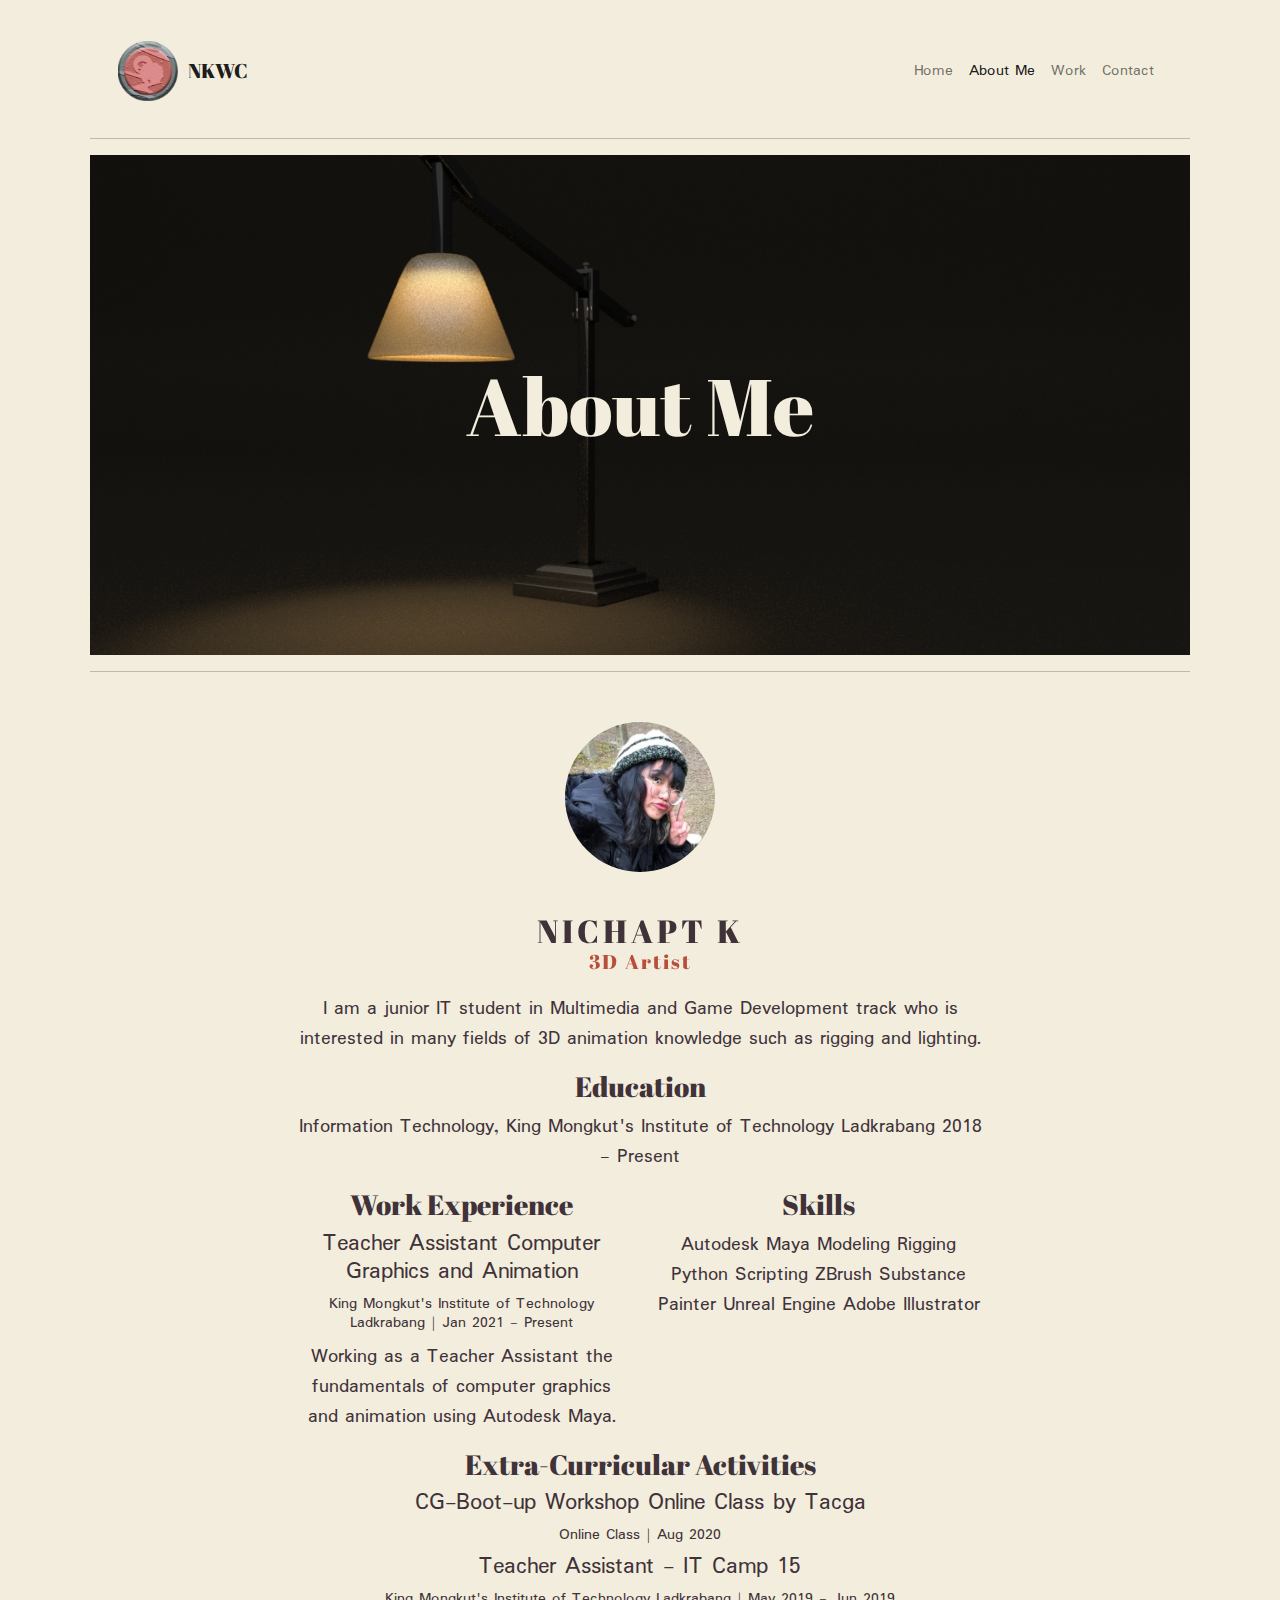
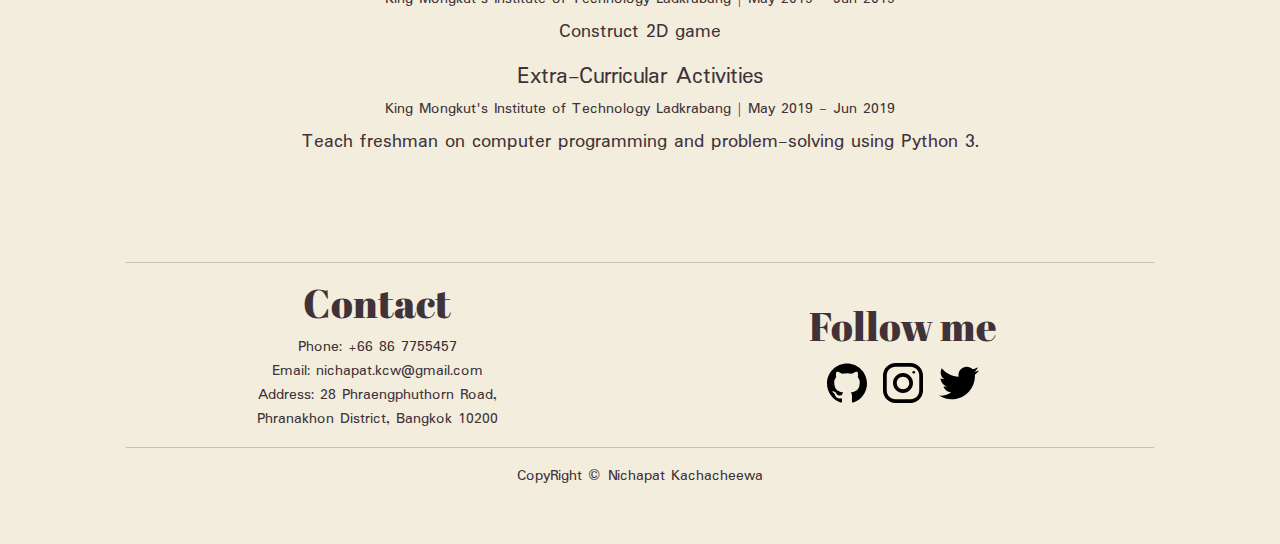
==== about.html @ 9462e432 "Add page contact" ====
<!DOCTYPE html>
<html lang="en">

<head>
  <meta charset="UTF-8">
  <meta http-equiv="X-UA-Compatible" content="IE=edge">
  <meta name="viewport" content="width=device-width, initial-scale=1.0">
  <link href="https://unpkg.com/aos@2.3.1/dist/aos.css" rel="stylesheet">
  <script src="https://unpkg.com/aos@2.3.1/dist/aos.js"></script>
  <link rel="preconnect" href="https://fonts.gstatic.com">
  <link rel="stylesheet" href="/bootstrap/css/bootstrap.min.css">
  <link rel="shortcut icon" href="img/logo.png" />
  <link rel="stylesheet" href="style.css">
  <title>NICHAPAT</title>
</head>

<body>
  <div class="container">
    <!-- Navbar -->
    <nav class="navbar navbar-expand-lg navbar-light p-3">
      <div class="container-fluid">
        <a class="navbar-brand d-flex" href="index.html">
          <img src="./img/logo.png" alt="" width="60" height="60" class="d-inline-block align-text-top">
          <span>NKWC</span>
        </a>
        <!-- navbar toggler-->
        <button class="navbar-toggler" data-bs-target="#navbarNavDropdown" data-bs-toggle="collapse">
          <span class="navbar-toggler-icon"></span>
        </button>
        <div class="navbar-collapse collapse justify-content-end" id="navbarNavDropdown">
          <ul class="navbar-nav">
            <li class="navbar-item">
              <a href="index.html" class="nav-link">Home</a>
            </li>
            <li class="navbar-item">
              <a href="about.html" class="nav-link active">About Me</a>
            </li>
            <li class="navbar-item">
              <a href="Work.html" class="nav-link">Work</a>
            </li>
            <li class="navbar-item">
              <a href="Contact.html" class="nav-link">Contact</a>
            </li>
          </ul>
        </div>
      </div>
    </nav>
    <hr>

    <!-- Carousel -->

    <div id="carousel-IT" class="carousel slide">

      <div class="carousel-inner">
        <div class="carousel-item active">
          <h1 class="display-1 text-center" id="title">About Me</h1>
          <img class="d-block w-100" src="./img/Aboutme1.jpg" alt="...">
        </div>
      </div>
      <hr>


    </div>
    <div class="container">
      <div class="content">
        <!-- About -->
        <div class="profile-card text-center">
          <div class="profile-info">
            <img class="profile-pic" src="/img/profile.jpg">
            <h2 class="hvr-underline-from-center">NICHAPT K<span>3D Artist</span></h2>
            <p>I am a junior IT student in Multimedia and Game Development track who is interested in many fields of 3D
              animation knowledge such as rigging and lighting.</p>
            <h3>Education</h3>
            <p>Information Technology,
              King Mongkut's Institute of
              Technology Ladkrabang
              2018 - Present</p>
            <div class="row">
              <div class="col">
                <h3>Work Experience</h3>
                <h4>Teacher Assistant
                  Computer Graphics and Animation </h4>
                <h6>King Mongkut's Institute of Technology Ladkrabang | Jan 2021 - Present</h6>
                <p>Working as a Teacher Assistant the fundamentals of computer graphics and animation using Autodesk
                  Maya.
                </p>
              </div>
              <div class="col">
                <h3>Skills</h3>
                <p>
                  Autodesk Maya
                  Modeling
                  Rigging
                  Python Scripting
                  ZBrush
                  Substance Painter
                  Unreal Engine
                  Adobe Illustrator
                </p>
              </div>
            </div>
            <div class="row">
              <div class="col">
                <h3>Extra-Curricular Activities</h3>
                <h4>CG-Boot-up Workshop Online Class by Tacga</h4>
                <h6>Online Class | Aug 2020</h6>

                <h4>Teacher Assistant - IT Camp 15</h4>
                <h6>King Mongkut's Institute of Technology Ladkrabang | May 2019 - Jun 2019</h6>
                <p>Construct 2D game</p>

                <h4>Extra-Curricular Activities</h4>
                <h6>King Mongkut's Institute of Technology Ladkrabang | May 2019 - Jun 2019</h6>
                <p>Teach freshman on computer programming and problem-solving using Python 3.</p>
              </div>
            </div>


          </div>
        </div>
      </div>
      <footer>
        <hr>
        <div class="row align-items-center">
          <div class="col">
            <h1>Contact</h1>
            Phone: +66 86 7755457 <br>
            Email: nichapat.kcw@gmail.com <br>
            Address: 28 Phraengphuthorn Road, <br>
            Phranakhon District, Bangkok 10200
          </div>
          <div class="col" id="icon-contact">
            <h1>Follow me</h1>
            <img src="/img/icon/github.svg" alt="">
            <img src="/img/icon/instagram.svg" alt="">
            <img src="/img/icon/twitter.svg" alt="">
          </div>
        </div>
        <hr>
        CopyRight © Nichapat Kachacheewa
      </footer>
    </div>
</body>

<script src="bootstrap/js/bootstrap.min.js"></script>
<script src="script.js"></script>

</html>
---- style.css ----
@import url('https://fonts.googleapis.com/css2?family=Padauk&display=swap');
@import url('https://fonts.googleapis.com/css2?family=Abril+Fatface&display=swap');

html {
  height: 100%;
}

:root {
  --main-bg-color: #f3eddd;
  --main-txt-color: #403239;

}

nav a {
  color: var(--main-txt-color);
}

.navbar-brand span {
  font-family: 'Abril Fatface', cursive;
  font-weight: 400;
  align-self: center;
  padding-left: 10px;
}

.carousel-indicators li {
  border-radius: 50%;
  height: 15px;
  width: 15px;
}

#title {
  color: var(--main-bg-color);
  position: absolute;
  top: 50%;
  left: 50%;
  transform: translate(-50%, -50%);
}

.carousel,
.carousel-inner,
.carousel-item>img {
  height: 450px;
}

.carousel-item>img {
  object-fit: cover;
}

.content {
  margin: 0 auto;
  padding-top: 32px;
  padding-bottom: 32px;
  max-width: 740px;
}

.content h1,
h2,
h3,
p {
  text-align: center;
}

.content p {
  font-size: 1.3rem;
}

.img-logo img {
  text-align: center;
}

.video-container {
  overflow: hidden;
  position: relative;
  width: 100%;
}

.video-container::after {
  padding-top: 56.25%;
  display: block;
  content: '';
}

.video-container iframe {
  position: absolute;
  top: 0;
  left: 0;
  width: 100%;
  height: 100%;
}

@media only screen and (min-width: 600px) {

  .carousel,
  .carousel-inner,
  .carousel-item>img {
    height: 500px;
  }
}

body {
  margin: 0;
  min-height: 100%;
  background-color: var(--main-bg-color);
  font-family: 'Padauk', sans-serif;
}



footer {
  padding: 1rem;
  text-align: center;
  background-color: var(--main-bg-color);
  color: var(--main-txt-color);
}

h1,
h2,
h3 {
  font-family: 'Abril Fatface', cursive;
  font-weight: 400;
}

#icon-contact img {
  padding: 5px;
  max-width: 50px;
}

/*-------------About Me-------------*/
.container {
  padding: 20px;
}

/*
.profile-card {
  border: #403239 1px solid;

}*/

.profile-pic {
  border-radius: 50%;
  position: absolute;
  top: -65px;
  left: 0;
  right: 0;
  margin: auto;
  z-index: 1;
  max-width: 150px;
  -webkit-transition: all 0.4s;
  transition: all 0.4s;
}


.profile-info {
  color: var(--main-txt-color);
  padding: 125px 25px 25px 25px;
  position: relative;
  margin-top: 80px;
}

.profile-info h2 {
  color: var(--main-txt-color);
  letter-spacing: 4px;
  padding-bottom: 12px;
}


.profile-info span {
  display: block;
  font-size: 20px;
  color: #b94e3a;
  letter-spacing: 2px;
}

.profile-info p {
  font-size: 20px;
}

.profile-card:hover .profile-pic {
  transform: scale(1.1);
}

.profile-card:hover .profile-info hr {
  opacity: 1;
}




/* Underline From Center */
.hvr-underline-from-center {
  display: inline-block;
  vertical-align: middle;
  -webkit-transform: translateZ(0);
  transform: translateZ(0);
  box-shadow: 0 0 1px rgba(0, 0, 0, 0);
  -webkit-backface-visibility: hidden;
  backface-visibility: hidden;
  -moz-osx-font-smoothing: grayscale;
  position: relative;
  overflow: hidden;
}

.hvr-underline-from-center:before {
  content: "";
  position: absolute;
  z-index: -1;
  left: 52%;
  right: 52%;
  bottom: 0;
  background: #FFFFFF;
  border-radius: 50%;
  height: 3px;
  -webkit-transition-property: all;
  transition-property: all;
  -webkit-transition-duration: 0.2s;
  transition-duration: 0.2s;
  -webkit-transition-timing-function: ease-out;
  transition-timing-function: ease-out;
}

.profile-card:hover .hvr-underline-from-center:before,
.profile-card:focus .hvr-underline-from-center:before,
.profile-card:active .hvr-underline-from-center:before {
  left: 0;
  right: 0;
  height: 2px;
  background: #CECECE;
  border-radius: 0;
}

/*-------------Work-------------*/
.card--1 .card__img,
.card--1 .card__img--hover {
  background-image: url(/img/work/p001.jpg);
}

.card--2 .card__img,
.card--2 .card__img--hover {
  background-image: url(/img/work/Building-1.jpg);
}

.card--3 .card__img,
.card--3 .card__img--hover {
  background-image: url(/img/work/moster-1.png);
}

.card--4 .card__img,
.card--4 .card__img--hover {
  background-image: url(/img/work/badroom1.jpg);
}

.card--5 .card__img,
.card--5 .card__img--hover {
  background-image: url(/img/work/cup-1.jpg);
}

.card--6 .card__img,
.card--6 .card__img--hover {
  background-image: url(/img/work/HS-1.jpg);
}

.card--7 .card__img,
.card--7 .card__img--hover {
  background-image: url(/img/work/moon-2.jpg);
}

.card--8 .card__img,
.card--8 .card__img--hover {
  background-image: url(/img/work/SM-1.jpg);
}

.card--9 .card__img,
.card--9 .card__img--hover {
  background-image: url(/img/work/Hung-1.jpg);
}

.card--10 .card__img,
.card--10 .card__img--hover {
  background-image: url(/img/work/harry-1.jpg);
}

.card--11 .card__img,
.card--11 .card__img--hover {
  background-image: url(/img/work/Game.png);
}

.card__img {
  visibility: hidden;
  background-size: cover;
  background-position: center;
  background-repeat: no-repeat;
  width: 100%;
  height: 235px;
}

.card__info-hover {
  position: absolute;
  padding: 16px;
  width: 100%;
  opacity: 0;
  top: 0;
}

.card__img--hover {
  transition: 0.2s all ease-out;
  background-size: cover;
  background-position: center;
  background-repeat: no-repeat;
  width: 100%;
  position: absolute;
  height: 235px;
  top: 0;

}

.card {
  text-align: center;
  transition: all .4s cubic-bezier(0.175, 0.885, 0, 1);
  background-color: #fff;
  max-width: 300px;
  position: relative;
  overflow: hidden;
  box-shadow: 0px 13px 10px -7px rgba(0, 0, 0, 0.1);
  margin-bottom: 20px;
}

.card:hover {
  box-shadow: 0px 30px 18px -8px rgba(0, 0, 0, 0.1);
  transform: scale(1.10, 1.10);
}

.card__info {
  z-index: 2;
  background-color: #fff;
  border-bottom-left-radius: 12px;
  border-bottom-right-radius: 12px;
  padding: 16px 24px 24px 24px;
}

.card__category {
  font-family: 'Raleway', sans-serif;
  text-transform: uppercase;
  font-size: 13px;
  letter-spacing: 2px;
  font-weight: 500;
  color: #868686;
}

.card__title {
  margin-top: 5px;
  margin-bottom: 10px;
  font-family: 'Roboto Slab', serif;
}

.card__by {
  font-size: 12px;
  font-family: 'Raleway', sans-serif;
  font-weight: 500;
}

.card__author {
  font-weight: 600;
  text-decoration: none;
  color: #AD7D52;
}

.card:hover .card__img--hover {
  height: 100%;
  opacity: 0.3;
}

.card:hover .card__info {
  background-color: transparent;
  position: relative;
}

.card:hover .card__info-hover {
  opacity: 1;
}
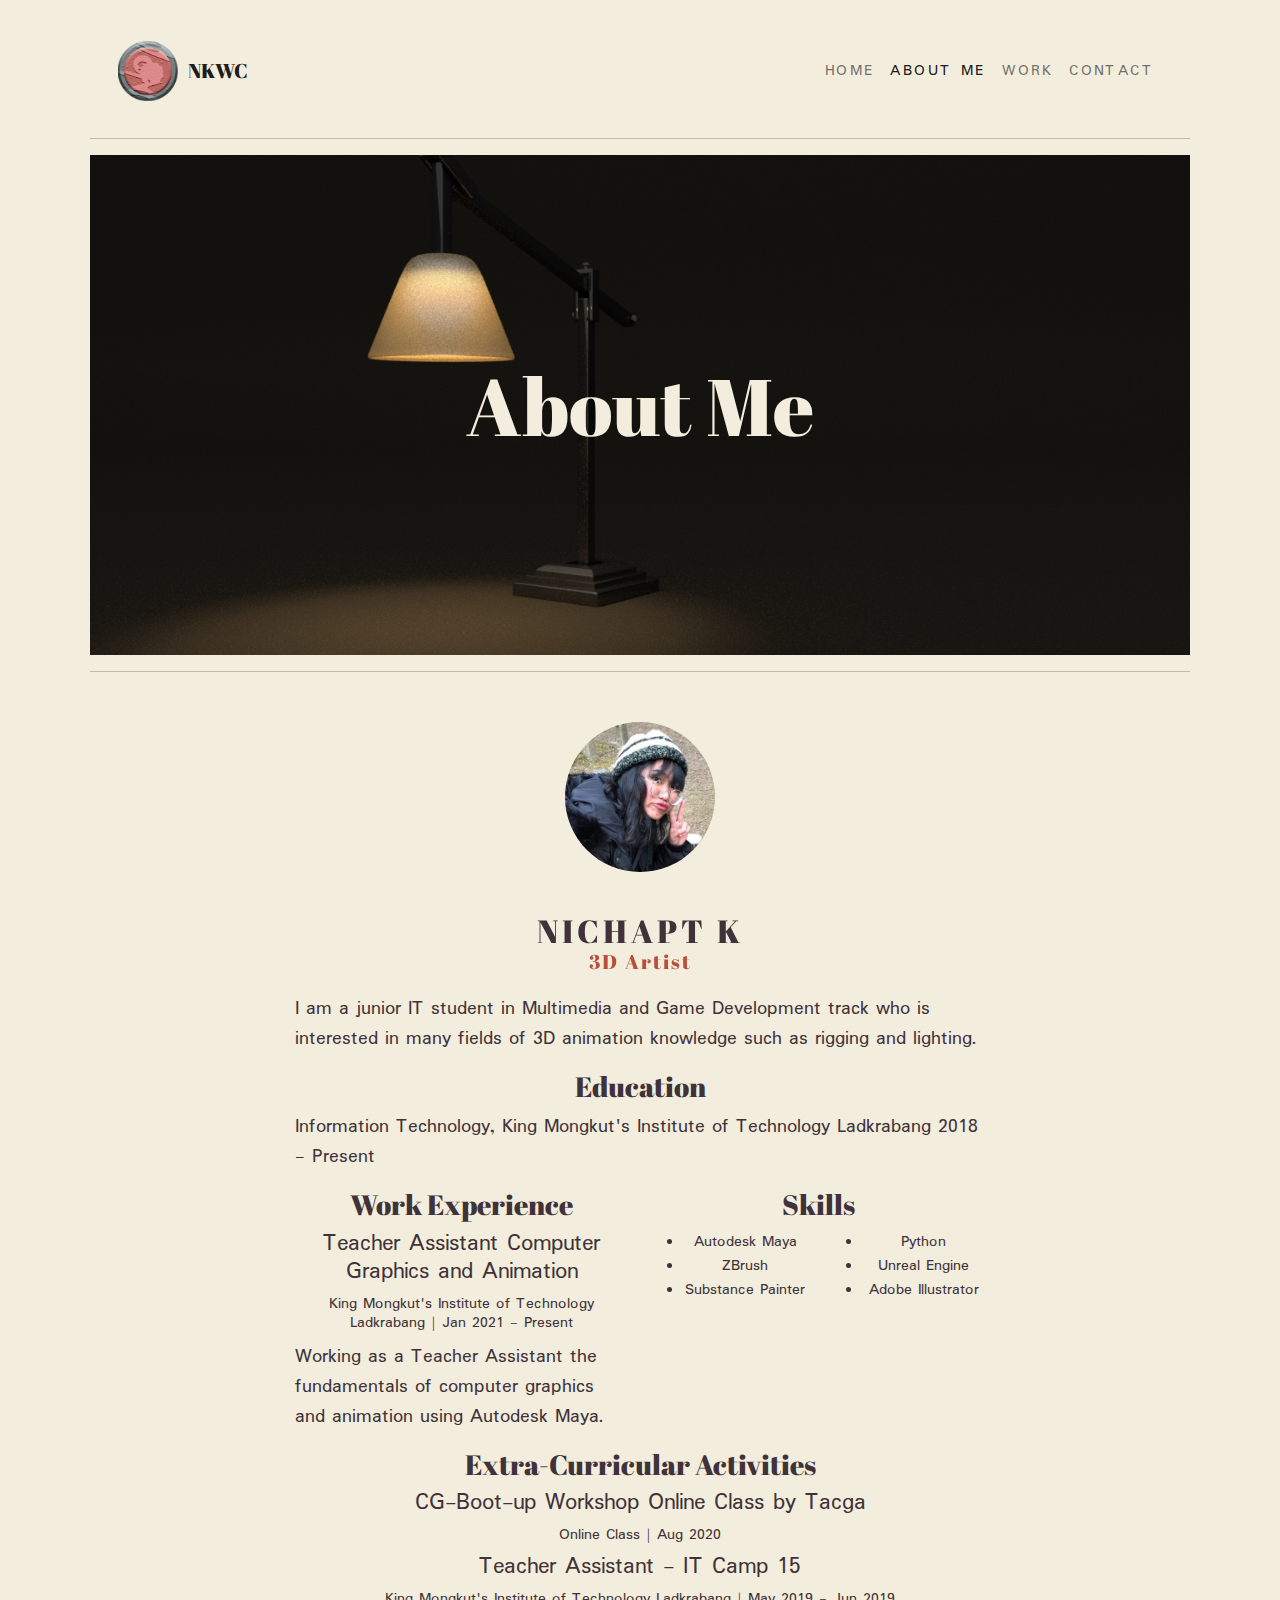
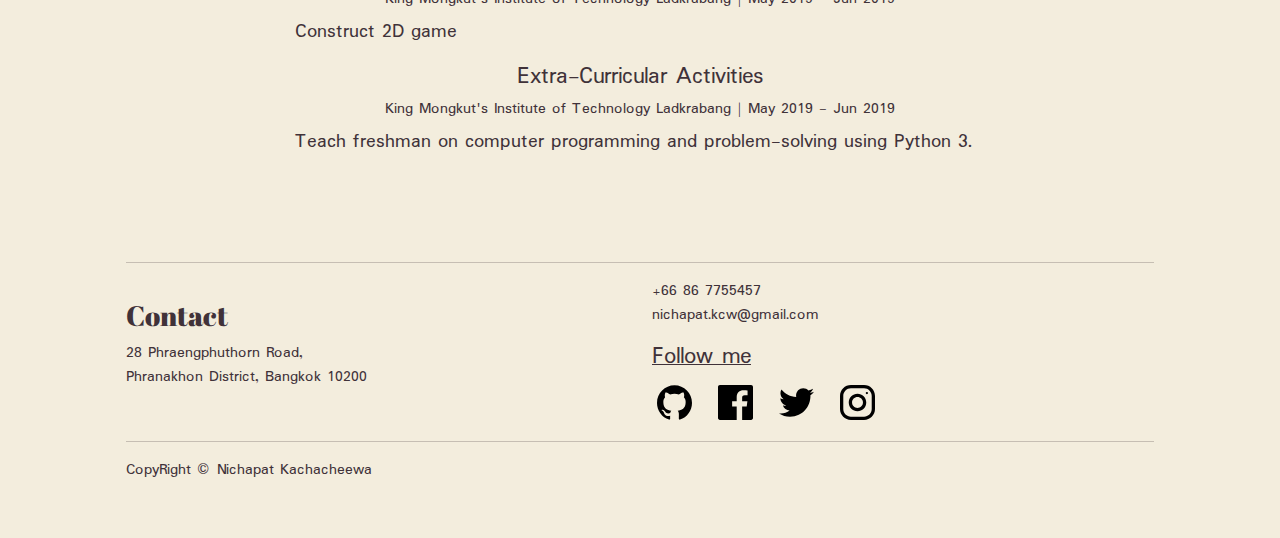
==== commit 138dbd97: "update footer" ====
--- a/about.html
+++ b/about.html
@@ -76,7 +76,7 @@
               Technology Ladkrabang
               2018 - Present</p>
             <div class="row">
-              <div class="col">
+              <div class="col-md-6 col-lg-6 text-left">
                 <h3>Work Experience</h3>
                 <h4>Teacher Assistant
                   Computer Graphics and Animation </h4>
@@ -85,18 +85,24 @@
                   Maya.
                 </p>
               </div>
-              <div class="col">
-                <h3>Skills</h3>
-                <p>
-                  Autodesk Maya
-                  Modeling
-                  Rigging
-                  Python Scripting
-                  ZBrush
-                  Substance Painter
-                  Unreal Engine
-                  Adobe Illustrator
-                </p>
+              <div class="col-md-6 col-lg-6">
+                <div class="row">
+                  <h3>Skills</h3>
+                  <div class="col-md-6 col-lg-6">
+                    <ul class="text-left">
+                      <li>Autodesk Maya</li>
+                      <li>ZBrush</li>
+                      <li>Substance Painter</li>
+                    </ul>
+                  </div>
+                  <div class="col-md-6 col-lg-6">
+                    <ul class="text-left">
+                      <li>Python</li>
+                      <li>Unreal Engine</li>
+                      <li>Adobe Illustrator</li>
+                    </ul>
+                  </div>
+                </div>
               </div>
             </div>
             <div class="row">
@@ -121,19 +127,20 @@
       </div>
       <footer>
         <hr>
-        <div class="row align-items-center">
-          <div class="col">
-            <h1>Contact</h1>
-            Phone: +66 86 7755457 <br>
-            Email: nichapat.kcw@gmail.com <br>
-            Address: 28 Phraengphuthorn Road, <br>
-            Phranakhon District, Bangkok 10200
+        <div class="row align-items-center footer-text-l">
+          <div class="col-md-6 col-lg-6" id="icon-contact">
+            <h3>Contact</h3>
+            <p>28 Phraengphuthorn Road, <br>
+              Phranakhon District, Bangkok 10200</p>
+
           </div>
-          <div class="col" id="icon-contact">
-            <h1>Follow me</h1>
+          <div class="col-md-6 col-lg-6 footer-text-r" id="icon-contact">
+            <p>+66 86 7755457 <br> nichapat.kcw@gmail.com</p>
+            <h4>Follow me</h4>
             <img src="/img/icon/github.svg" alt="">
+            <img src="/img/icon/facebook-app-logo.svg" alt="">
+            <img src="/img/icon/twitter.svg" alt="">
             <img src="/img/icon/instagram.svg" alt="">
-            <img src="/img/icon/twitter.svg" alt="">
           </div>
         </div>
         <hr>
--- a/style.css
+++ b/style.css
@@ -1,8 +1,11 @@
 @import url('https://fonts.googleapis.com/css2?family=Padauk&display=swap');
 @import url('https://fonts.googleapis.com/css2?family=Abril+Fatface&display=swap');
+@import url('https://fonts.googleapis.com/css?family=Ubuntu:700');
 
 html {
   height: 100%;
+  overflow-x: hidden;
+  overflow-y: scroll;
 }
 
 :root {
@@ -11,9 +14,53 @@
 
 }
 
-nav a {
+body {
+  margin: 0;
+  min-height: 100%;
+  background-color: var(--main-bg-color);
+  font-family: 'Padauk', sans-serif;
+}
+
+h1,
+h2,
+h3 {
+  font-family: 'Abril Fatface', cursive;
+  font-weight: 400;
+}
+
+.navbar-item a {
   color: var(--main-txt-color);
-}
+  text-transform: uppercase;
+  font-family: 'Padauk', sans-serif;
+  font-weight: 400;
+}
+
+.navbar-item a {
+  color: var(--main-txt-color);
+  text-transform: uppercase;
+  text-decoration: none;
+  letter-spacing: 0.15em;
+  display: inline-block;
+  position: relative;
+}
+
+.navbar-item a:after {
+  background: none repeat scroll 0 0 transparent;
+  bottom: 0;
+  content: "";
+  display: block;
+  height: 1px;
+  position: absolute;
+  background: var(--main-txt-color);
+  transition: width 0.3s ease 0s, left 0.3s ease 0s;
+  width: 0;
+}
+
+.navbar-item a:hover:after {
+  width: 100%;
+  left: 0;
+}
+
 
 .navbar-brand span {
   font-family: 'Abril Fatface', cursive;
@@ -64,10 +111,6 @@
   font-size: 1.3rem;
 }
 
-.img-logo img {
-  text-align: center;
-}
-
 .video-container {
   overflow: hidden;
   position: relative;
@@ -97,32 +140,30 @@
   }
 }
 
-body {
-  margin: 0;
-  min-height: 100%;
-  background-color: var(--main-bg-color);
-  font-family: 'Padauk', sans-serif;
-}
+
 
 
 
 footer {
   padding: 1rem;
-  text-align: center;
   background-color: var(--main-bg-color);
   color: var(--main-txt-color);
 }
 
-h1,
-h2,
-h3 {
-  font-family: 'Abril Fatface', cursive;
-  font-weight: 400;
-}
-
 #icon-contact img {
+  margin-right: 10px;
   padding: 5px;
-  max-width: 50px;
+  max-width: 45px;
+}
+
+.footer-text-l h3,
+p {
+  text-align: left;
+}
+
+.footer-text-r h4 {
+
+  text-decoration: underline 1px;
 }
 
 /*-------------About Me-------------*/
@@ -317,7 +358,7 @@
   text-align: center;
   transition: all .4s cubic-bezier(0.175, 0.885, 0, 1);
   background-color: #fff;
-  max-width: 300px;
+  max-width: 100%;
   position: relative;
   overflow: hidden;
   box-shadow: 0px 13px 10px -7px rgba(0, 0, 0, 0.1);
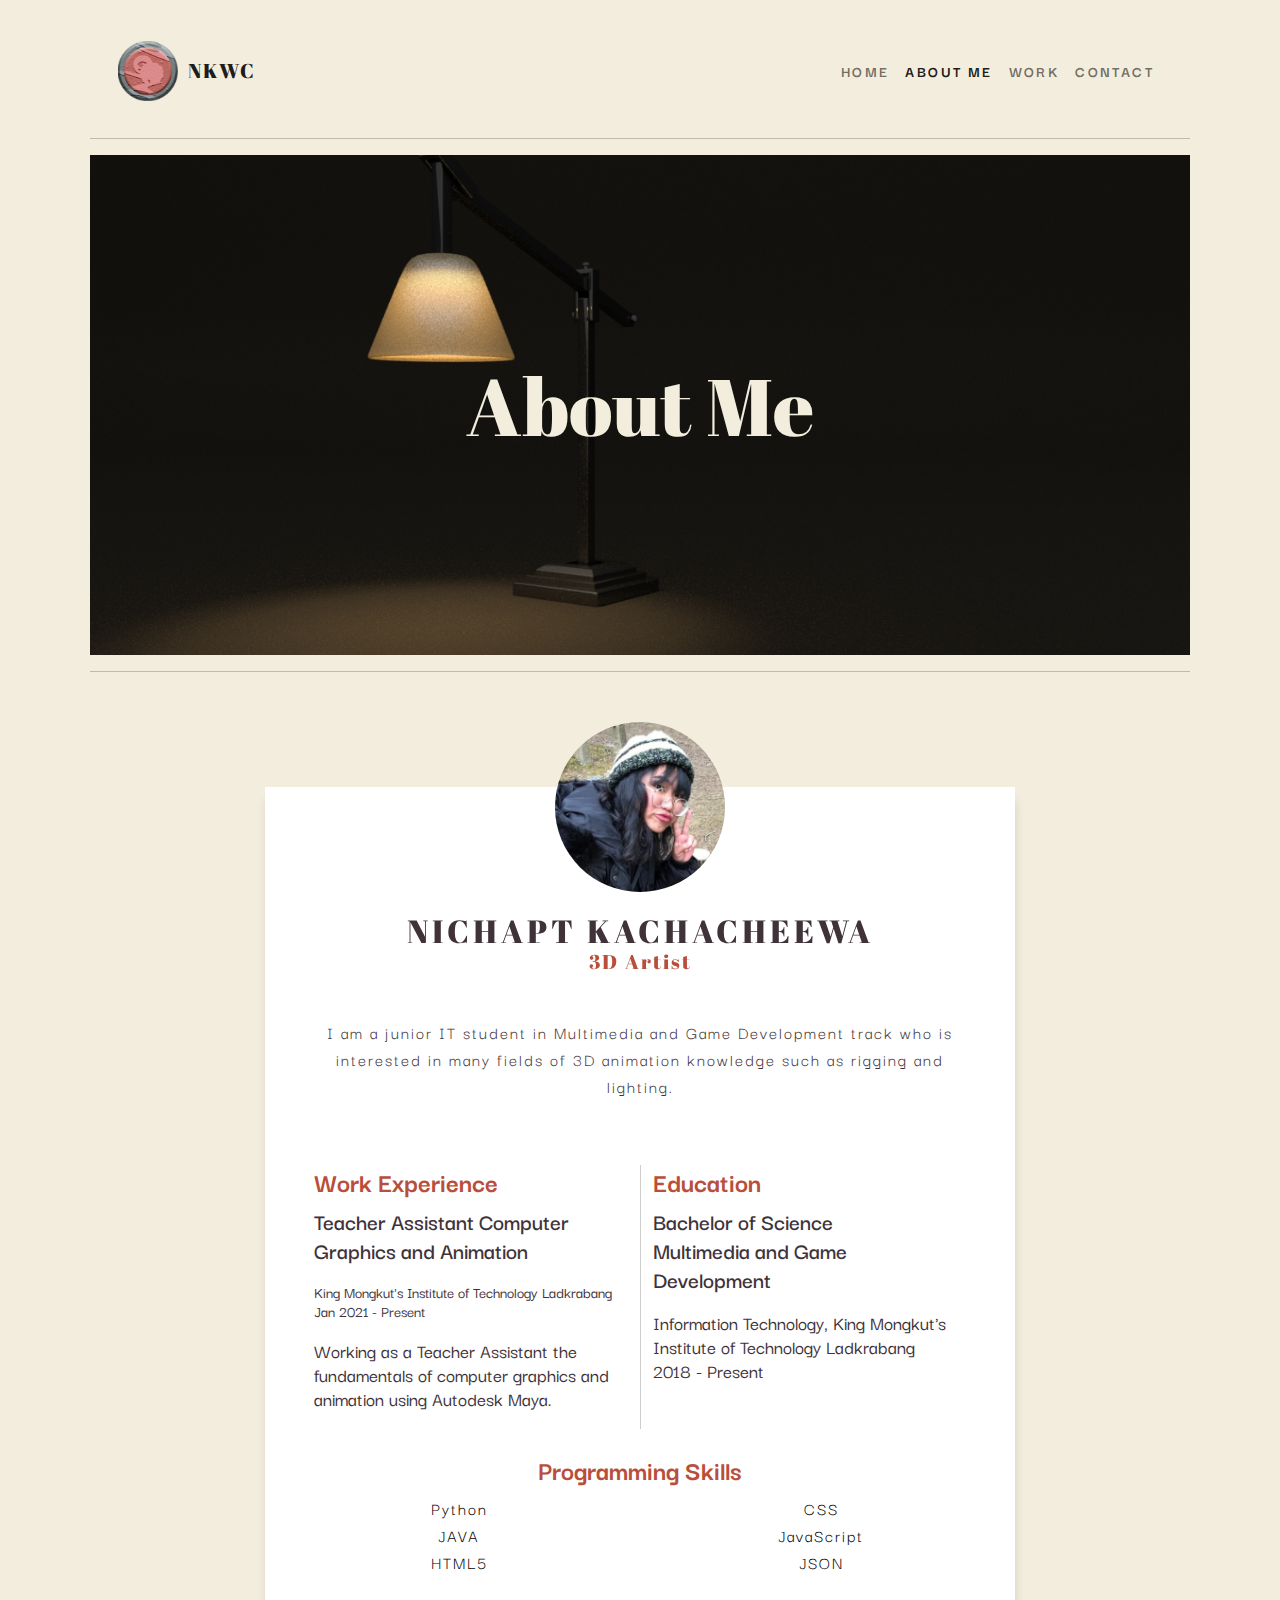
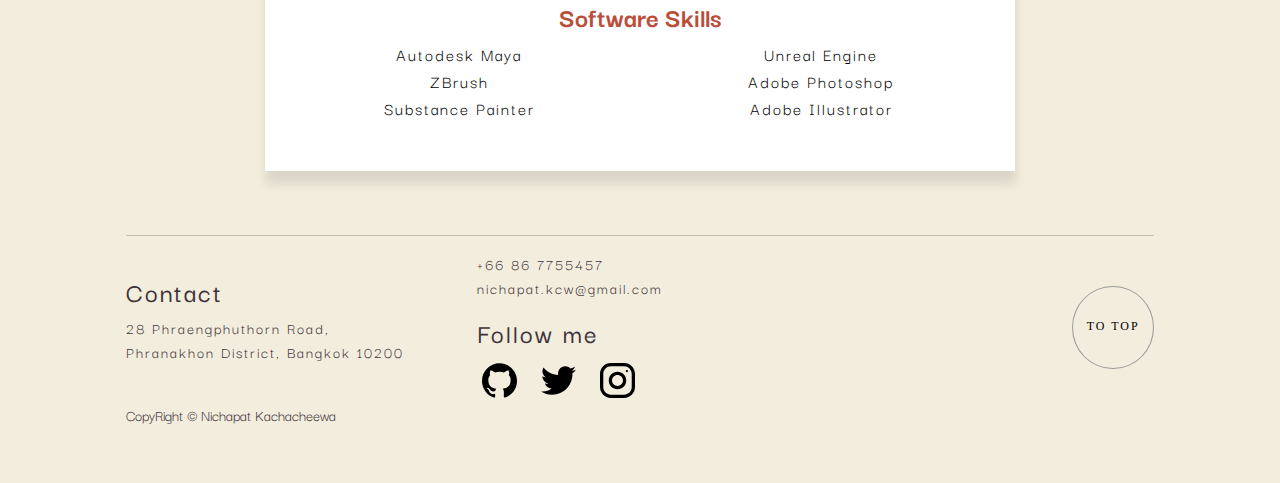
==== commit 27f9278e: "update content" ====
--- a/about.html
+++ b/about.html
@@ -67,84 +67,91 @@
         <div class="profile-card text-center">
           <div class="profile-info">
             <img class="profile-pic" src="/img/profile.jpg">
-            <h2 class="hvr-underline-from-center">NICHAPT K<span>3D Artist</span></h2>
-            <p>I am a junior IT student in Multimedia and Game Development track who is interested in many fields of 3D
+            <h2 class="hvr-underline-from-center">NICHAPT KACHACHEEWA<span>3D Artist</span></h2>
+
+            <p>I am a junior IT student in Multimedia and Game Development track who is interested
+              in many fields of 3D
               animation knowledge such as rigging and lighting.</p>
-            <h3>Education</h3>
-            <p>Information Technology,
-              King Mongkut's Institute of
-              Technology Ladkrabang
-              2018 - Present</p>
-            <div class="row">
-              <div class="col-md-6 col-lg-6 text-left">
+
+
+            <div class="row p-4">
+              <div class="col-md-6 col-lg-6 ">
                 <h3>Work Experience</h3>
                 <h4>Teacher Assistant
                   Computer Graphics and Animation </h4>
-                <h6>King Mongkut's Institute of Technology Ladkrabang | Jan 2021 - Present</h6>
-                <p>Working as a Teacher Assistant the fundamentals of computer graphics and animation using Autodesk
+                <h6>King Mongkut's Institute of Technology Ladkrabang <br>Jan 2021 - Present</h6>
+                <h5>Working as a Teacher Assistant the fundamentals of computer graphics and animation
+                  using Autodesk
                   Maya.
-                </p>
+                </h5>
+              </div>
+              <div class="col-md-6 col-lg-6 box-about">
+                <h3>Education</h3>
+                <h4>Bachelor of Science <br> Multimedia and Game Development</h4>
+                <h5>Information Technology,
+                  King Mongkut's Institute of
+                  Technology Ladkrabang <br>
+                  2018 - Present</h5>
+              </div>
+            </div>
+            <div class="row h-skill pb-4">
+              <h3>Programming Skills</h3>
+              <div class="col-md-6 col-lg-6">
+                <div class="text-skill">
+                  <span>Python</span>
+                  <span>JAVA</span>
+                  <span>HTML5</span>
+                </div>
               </div>
               <div class="col-md-6 col-lg-6">
-                <div class="row">
-                  <h3>Skills</h3>
-                  <div class="col-md-6 col-lg-6">
-                    <ul class="text-left">
-                      <li>Autodesk Maya</li>
-                      <li>ZBrush</li>
-                      <li>Substance Painter</li>
-                    </ul>
-                  </div>
-                  <div class="col-md-6 col-lg-6">
-                    <ul class="text-left">
-                      <li>Python</li>
-                      <li>Unreal Engine</li>
-                      <li>Adobe Illustrator</li>
-                    </ul>
-                  </div>
+                <div class="text-skill">
+                  <span>CSS</span>
+                  <span>JavaScript</span>
+                  <span>JSON</span>
                 </div>
               </div>
             </div>
-            <div class="row">
-              <div class="col">
-                <h3>Extra-Curricular Activities</h3>
-                <h4>CG-Boot-up Workshop Online Class by Tacga</h4>
-                <h6>Online Class | Aug 2020</h6>
-
-                <h4>Teacher Assistant - IT Camp 15</h4>
-                <h6>King Mongkut's Institute of Technology Ladkrabang | May 2019 - Jun 2019</h6>
-                <p>Construct 2D game</p>
-
-                <h4>Extra-Curricular Activities</h4>
-                <h6>King Mongkut's Institute of Technology Ladkrabang | May 2019 - Jun 2019</h6>
-                <p>Teach freshman on computer programming and problem-solving using Python 3.</p>
+            <div class="row h-skill pb-4">
+              <h3>Software Skills</h3>
+              <div class="col-md-6 col-lg-6">
+                <div class="text-skill">
+                  <span>Autodesk Maya</span>
+                  <span>ZBrush</span>
+                  <span>Substance Painter</span>
+                </div>
+              </div>
+              <div class="col-md-6 col-lg-6">
+                <div class="text-skill">
+                  <span>Unreal Engine</span>
+                  <span>Adobe Photoshop</span>
+                  <span>Adobe Illustrator</span>
+                </div>
               </div>
             </div>
-
-
           </div>
         </div>
       </div>
       <footer>
         <hr>
         <div class="row align-items-center footer-text-l">
-          <div class="col-md-6 col-lg-6" id="icon-contact">
+          <div class="col-md-6 col-lg-4">
             <h3>Contact</h3>
             <p>28 Phraengphuthorn Road, <br>
               Phranakhon District, Bangkok 10200</p>
-
           </div>
-          <div class="col-md-6 col-lg-6 footer-text-r" id="icon-contact">
+          <div class="col-md-6 col-lg-4 footer-text-r" id="icon-contact">
             <p>+66 86 7755457 <br> nichapat.kcw@gmail.com</p>
-            <h4>Follow me</h4>
-            <img src="/img/icon/github.svg" alt="">
-            <img src="/img/icon/facebook-app-logo.svg" alt="">
-            <img src="/img/icon/twitter.svg" alt="">
-            <img src="/img/icon/instagram.svg" alt="">
+            <h3>Follow me</h3>
+            <a href="https://github.com/khunpanggg" target="_blank"><img src="/img/icon/github.svg" alt=""></a>
+            <a href="https://twitter.com/KaponPang" target="_blank"><img src="/img/icon/twitter.svg" alt=""></a>
+            <a href="https://www.instagram.com/k.panggg/" target="_blank"><img src="/img/icon/instagram.svg" alt=""></a>
           </div>
-        </div>
-        <hr>
-        CopyRight © Nichapat Kachacheewa
+          <div class="col-md-6 col-lg-4 to-top">
+            <div class="round-button">
+              <div class="round-button-circle"><a href="#" class="round-button">TO TOP</a></div>
+            </div>
+          </div>
+          <span>CopyRight © Nichapat Kachacheewa</span>
       </footer>
     </div>
 </body>
--- a/style.css
+++ b/style.css
@@ -1,6 +1,7 @@
 @import url('https://fonts.googleapis.com/css2?family=Padauk&display=swap');
 @import url('https://fonts.googleapis.com/css2?family=Abril+Fatface&display=swap');
 @import url('https://fonts.googleapis.com/css?family=Ubuntu:700');
+@import url('https://fonts.googleapis.com/css2?family=Darker+Grotesque:wght@500&display=swap');
 
 html {
   height: 100%;
@@ -18,12 +19,11 @@
   margin: 0;
   min-height: 100%;
   background-color: var(--main-bg-color);
-  font-family: 'Padauk', sans-serif;
+  font-family: 'Darker Grotesque', sans-serif;
 }
 
 h1,
-h2,
-h3 {
+h2 {
   font-family: 'Abril Fatface', cursive;
   font-weight: 400;
 }
@@ -31,8 +31,8 @@
 .navbar-item a {
   color: var(--main-txt-color);
   text-transform: uppercase;
-  font-family: 'Padauk', sans-serif;
-  font-weight: 400;
+  font-family: 'Darker Grotesque', sans-serif;
+  font-weight: 700;
 }
 
 .navbar-item a {
@@ -67,6 +67,7 @@
   font-weight: 400;
   align-self: center;
   padding-left: 10px;
+  letter-spacing: 2px;
 }
 
 .carousel-indicators li {
@@ -97,17 +98,15 @@
   margin: 0 auto;
   padding-top: 32px;
   padding-bottom: 32px;
-  max-width: 740px;
-}
-
-.content h1,
-h2,
-h3,
-p {
+  max-width: 750px;
+}
+
+.content h1 {
   text-align: center;
 }
 
 .content p {
+  text-align: center;
   font-size: 1.3rem;
 }
 
@@ -140,10 +139,7 @@
   }
 }
 
-
-
-
-
+/*-------------footer-------------*/
 footer {
   padding: 1rem;
   background-color: var(--main-bg-color);
@@ -157,13 +153,52 @@
 }
 
 .footer-text-l h3,
-p {
+.footer-text-l p {
   text-align: left;
-}
-
-.footer-text-r h4 {
-
-  text-decoration: underline 1px;
+  letter-spacing: 2px;
+}
+
+.round-button {
+  width: 25%;
+}
+
+.round-button-circle {
+  max-width: 100%;
+  height: 0;
+  padding-bottom: 100%;
+  border-radius: 50%;
+  border: 1px solid #999;
+  overflow: hidden;
+}
+
+.round-button-circle:hover {
+
+  background: #000;
+}
+
+.round-button a:hover {
+  color: #fff;
+}
+
+.round-button a {
+  display: block;
+  float: left;
+  width: 100%;
+  padding-top: 50%;
+  padding-bottom: 50%;
+  line-height: 1em;
+  margin-top: -0.5em;
+
+  text-align: center;
+  color: #000;
+  font-family: Verdana;
+  font-size: 12px;
+  letter-spacing: 2px;
+  text-decoration: none;
+}
+
+.to-top {
+  text-align: -webkit-right;
 }
 
 /*-------------About Me-------------*/
@@ -185,7 +220,7 @@
   right: 0;
   margin: auto;
   z-index: 1;
-  max-width: 150px;
+  max-width: 170px;
   -webkit-transition: all 0.4s;
   transition: all 0.4s;
 }
@@ -196,6 +231,8 @@
   padding: 125px 25px 25px 25px;
   position: relative;
   margin-top: 80px;
+  background-color: #fff;
+  box-shadow: 1px 13px 10px rgba(0, 0, 0, 0.1);
 }
 
 .profile-info h2 {
@@ -204,6 +241,28 @@
   padding-bottom: 12px;
 }
 
+.profile-info h3 {
+  color: var(--main-txt-color);
+  text-align: left;
+  color: #b94e3a;
+  font-weight: 700;
+}
+
+.profile-info h4,
+.profile-info h5,
+.profile-info h6 {
+  color: var(--main-txt-color);
+  padding-bottom: 10px;
+  text-align: left;
+}
+
+.profile-info h4 {
+  font-weight: 600;
+}
+
+.box-about {
+  border-left: 1px solid #CECECE;
+}
 
 .profile-info span {
   display: block;
@@ -213,7 +272,18 @@
 }
 
 .profile-info p {
-  font-size: 20px;
+  font-size: 18px;
+  padding: 25px;
+  letter-spacing: 2px;
+}
+
+.h-skill h3 {
+  text-align: center;
+}
+
+.text-skill span {
+  font-size: 18px;
+  color: #000;
 }
 
 .profile-card:hover .profile-pic {
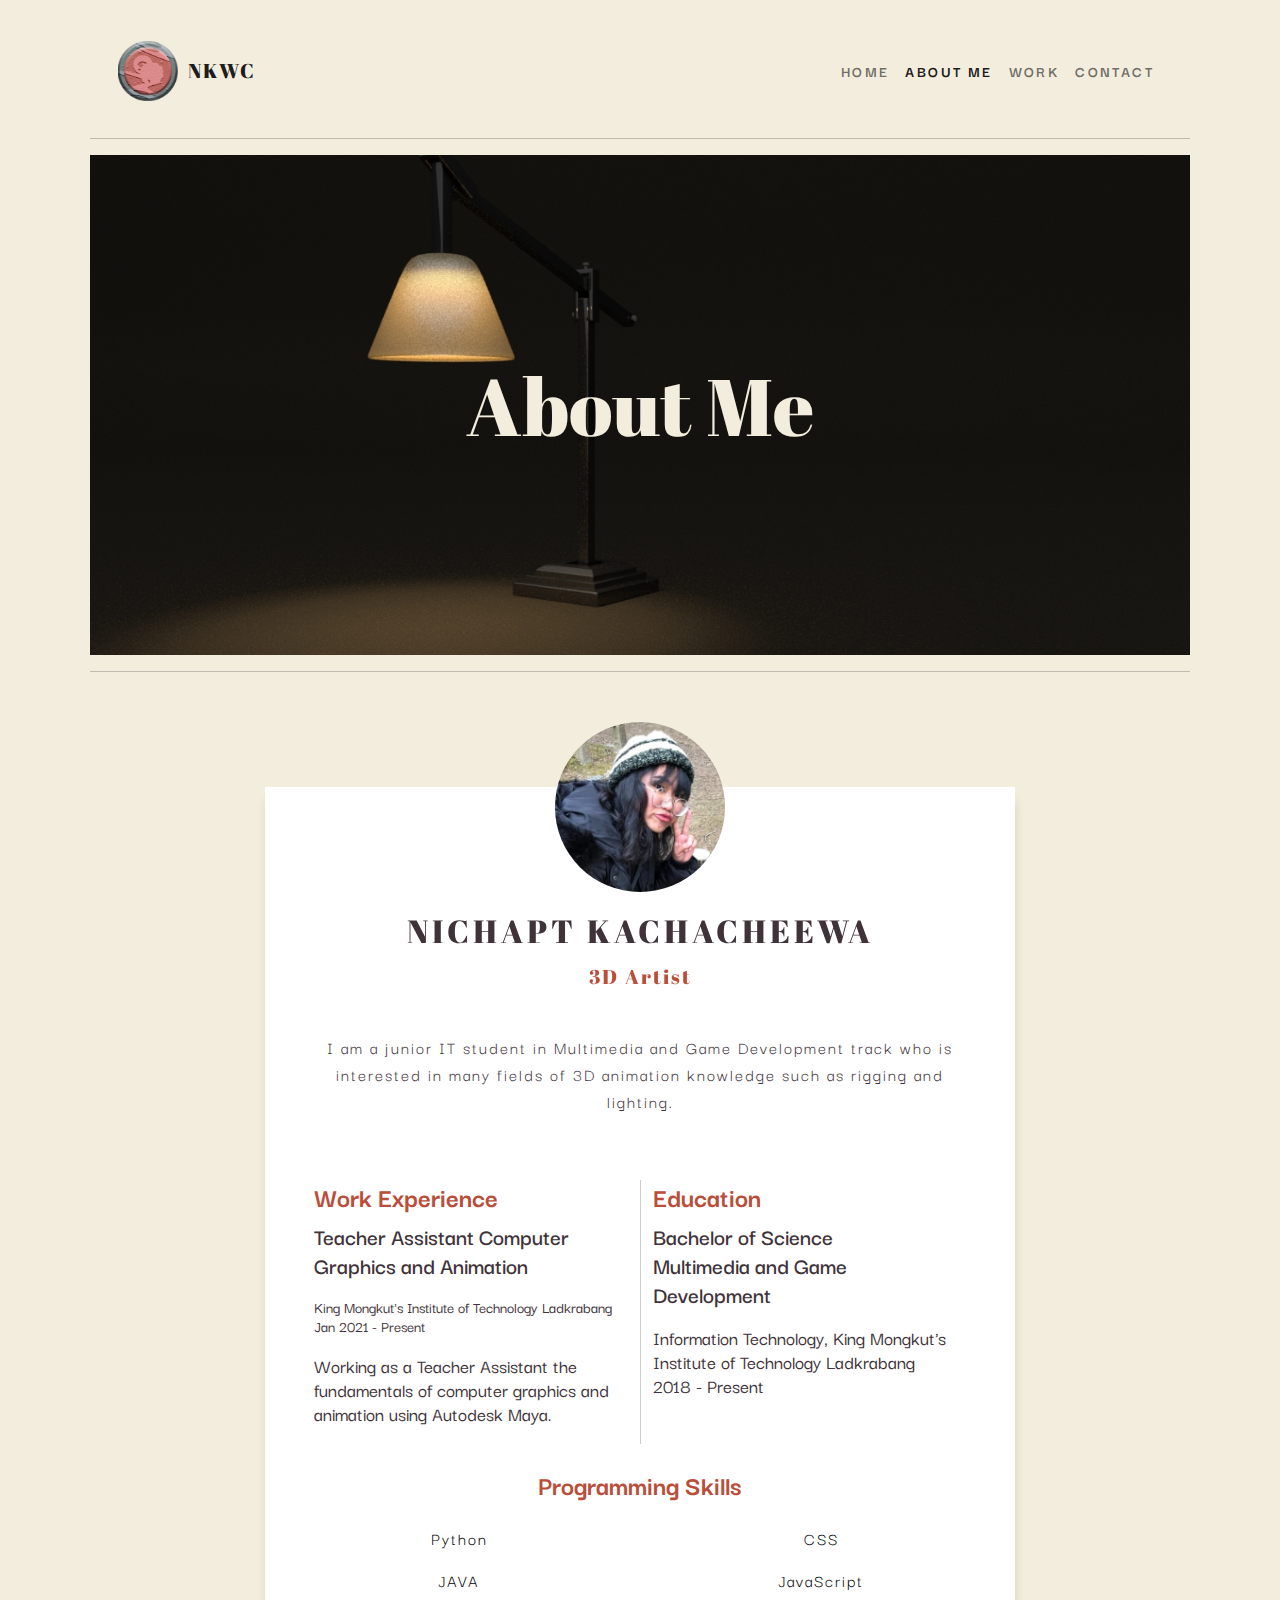
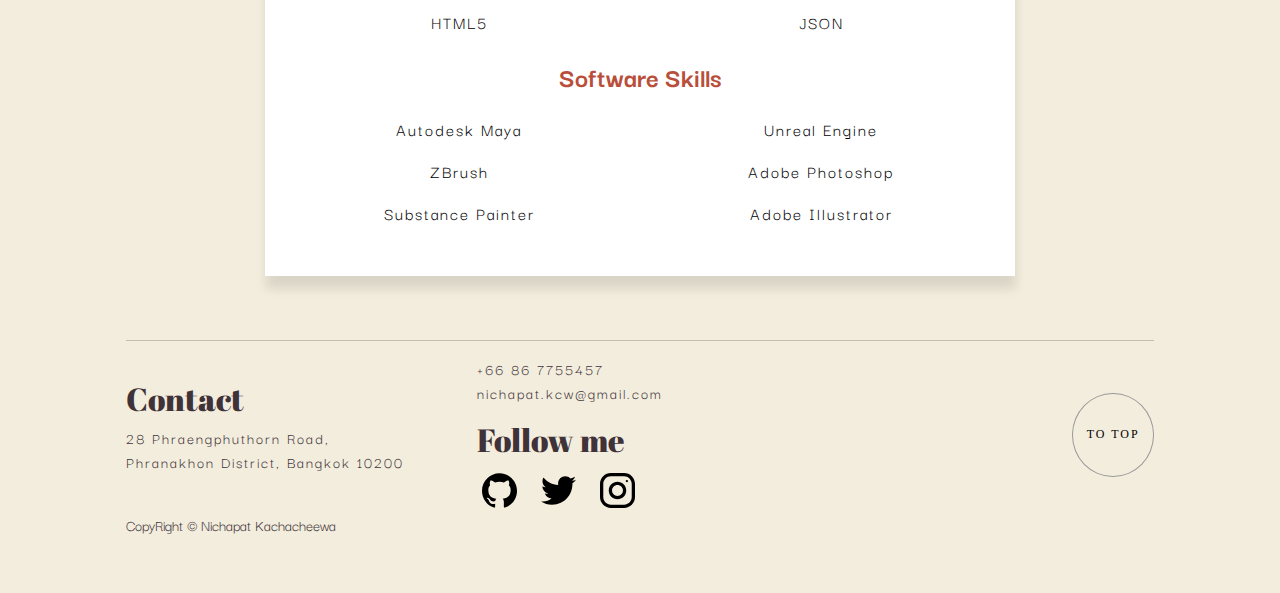
==== commit d692ac4d: "update contact" ====
--- a/about.html
+++ b/about.html
@@ -135,13 +135,13 @@
         <hr>
         <div class="row align-items-center footer-text-l">
           <div class="col-md-6 col-lg-4">
-            <h3>Contact</h3>
+            <h2>Contact</h2>
             <p>28 Phraengphuthorn Road, <br>
               Phranakhon District, Bangkok 10200</p>
           </div>
           <div class="col-md-6 col-lg-4 footer-text-r" id="icon-contact">
             <p>+66 86 7755457 <br> nichapat.kcw@gmail.com</p>
-            <h3>Follow me</h3>
+            <h2>Follow me</h2>
             <a href="https://github.com/khunpanggg" target="_blank"><img src="/img/icon/github.svg" alt=""></a>
             <a href="https://twitter.com/KaponPang" target="_blank"><img src="/img/icon/twitter.svg" alt=""></a>
             <a href="https://www.instagram.com/k.panggg/" target="_blank"><img src="/img/icon/instagram.svg" alt=""></a>
--- a/style.css
+++ b/style.css
@@ -269,6 +269,7 @@
   font-size: 20px;
   color: #b94e3a;
   letter-spacing: 2px;
+  padding-top: 15px;
 }
 
 .profile-info p {
@@ -487,4 +488,12 @@
 
 .card:hover .card__info-hover {
   opacity: 1;
+}
+
+.text-portfolio p {
+  font-family: 'Padauk';
+}
+
+.box-contact span {
+  font-size: 25px;
 }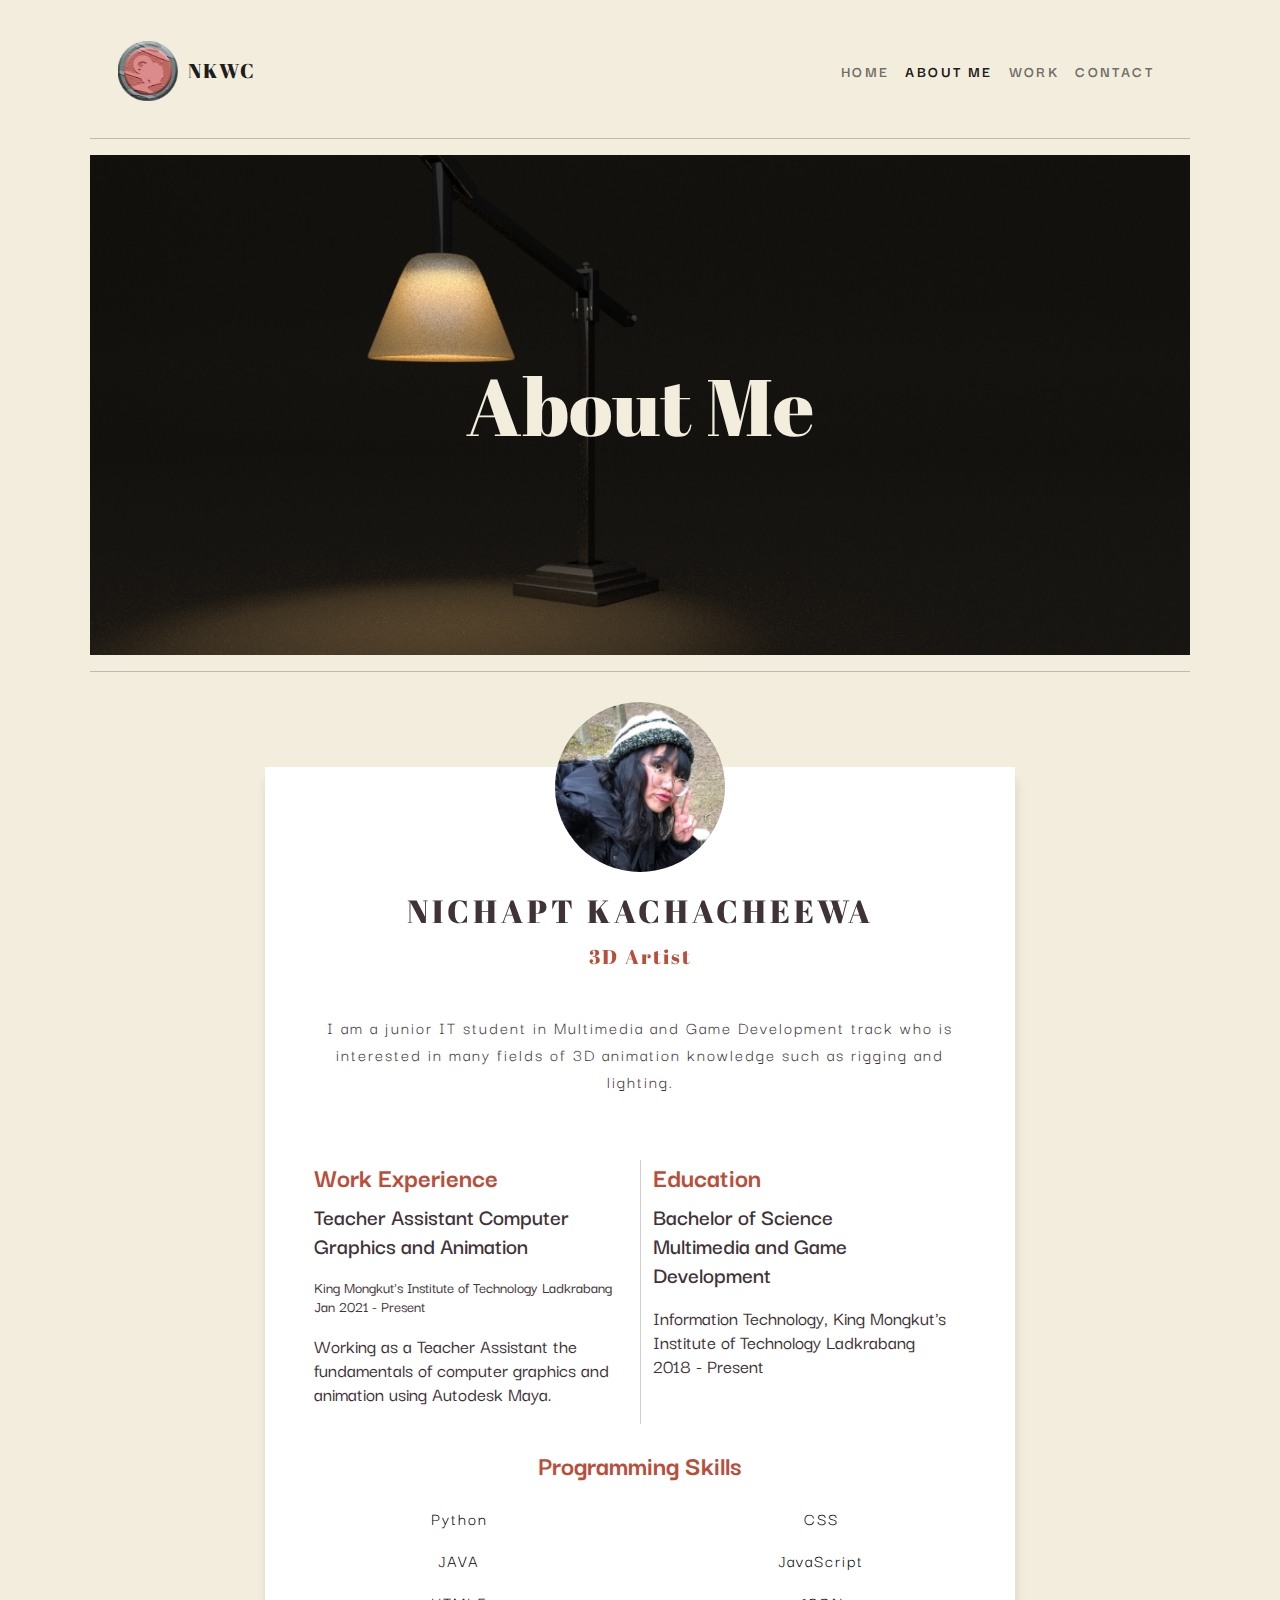
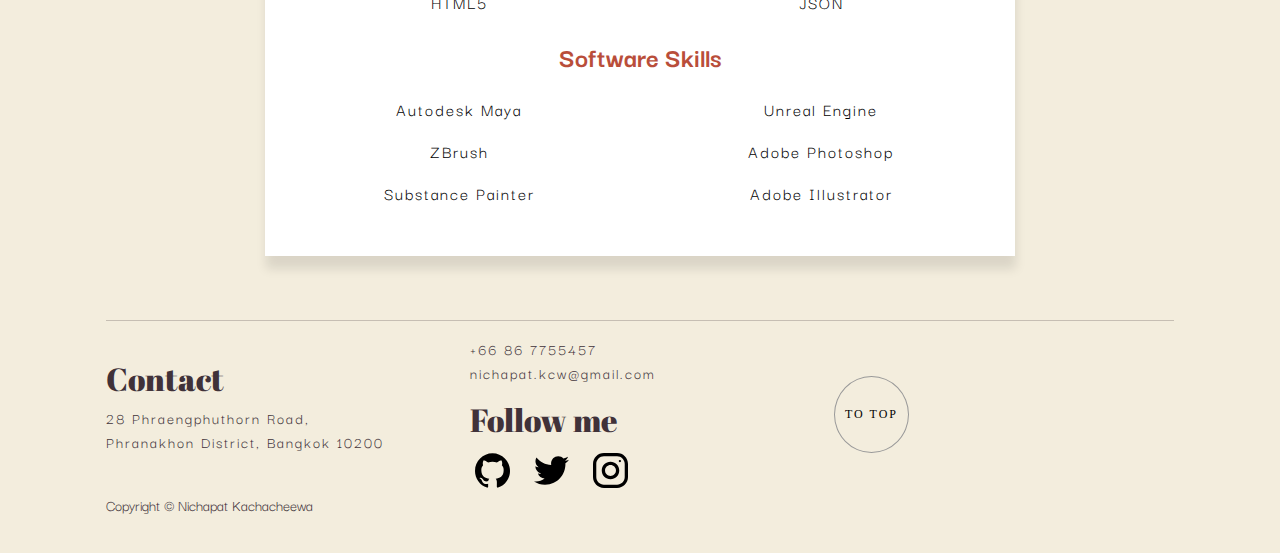
==== commit 19f804b2: "update respon" ====
--- a/about.html
+++ b/about.html
@@ -61,7 +61,7 @@
 
 
     </div>
-    <div class="container">
+    <div class="container p-0" id="bg-profile">
       <div class="content">
         <!-- About -->
         <div class="profile-card text-center">
@@ -151,7 +151,7 @@
               <div class="round-button-circle"><a href="#" class="round-button">TO TOP</a></div>
             </div>
           </div>
-          <span>CopyRight © Nichapat Kachacheewa</span>
+          <span>Copyright © Nichapat Kachacheewa</span>
       </footer>
     </div>
 </body>
--- a/style.css
+++ b/style.css
@@ -130,7 +130,7 @@
   height: 100%;
 }
 
-@media only screen and (min-width: 600px) {
+@media only screen and (min-width: 576px) {
 
   .carousel,
   .carousel-inner,
@@ -139,6 +139,15 @@
   }
 }
 
+@media only screen and (max-width: 575px) {
+
+  #bg-profile {
+    position: absolute;
+    left: 0;
+  }
+}
+
+
 /*-------------footer-------------*/
 footer {
   padding: 1rem;
@@ -159,7 +168,7 @@
 }
 
 .round-button {
-  width: 25%;
+  width: 75px;
 }
 
 .round-button-circle {
@@ -172,7 +181,6 @@
 }
 
 .round-button-circle:hover {
-
   background: #000;
 }
 
@@ -188,17 +196,12 @@
   padding-bottom: 50%;
   line-height: 1em;
   margin-top: -0.5em;
-
   text-align: center;
   color: #000;
   font-family: Verdana;
   font-size: 12px;
   letter-spacing: 2px;
   text-decoration: none;
-}
-
-.to-top {
-  text-align: -webkit-right;
 }
 
 /*-------------About Me-------------*/
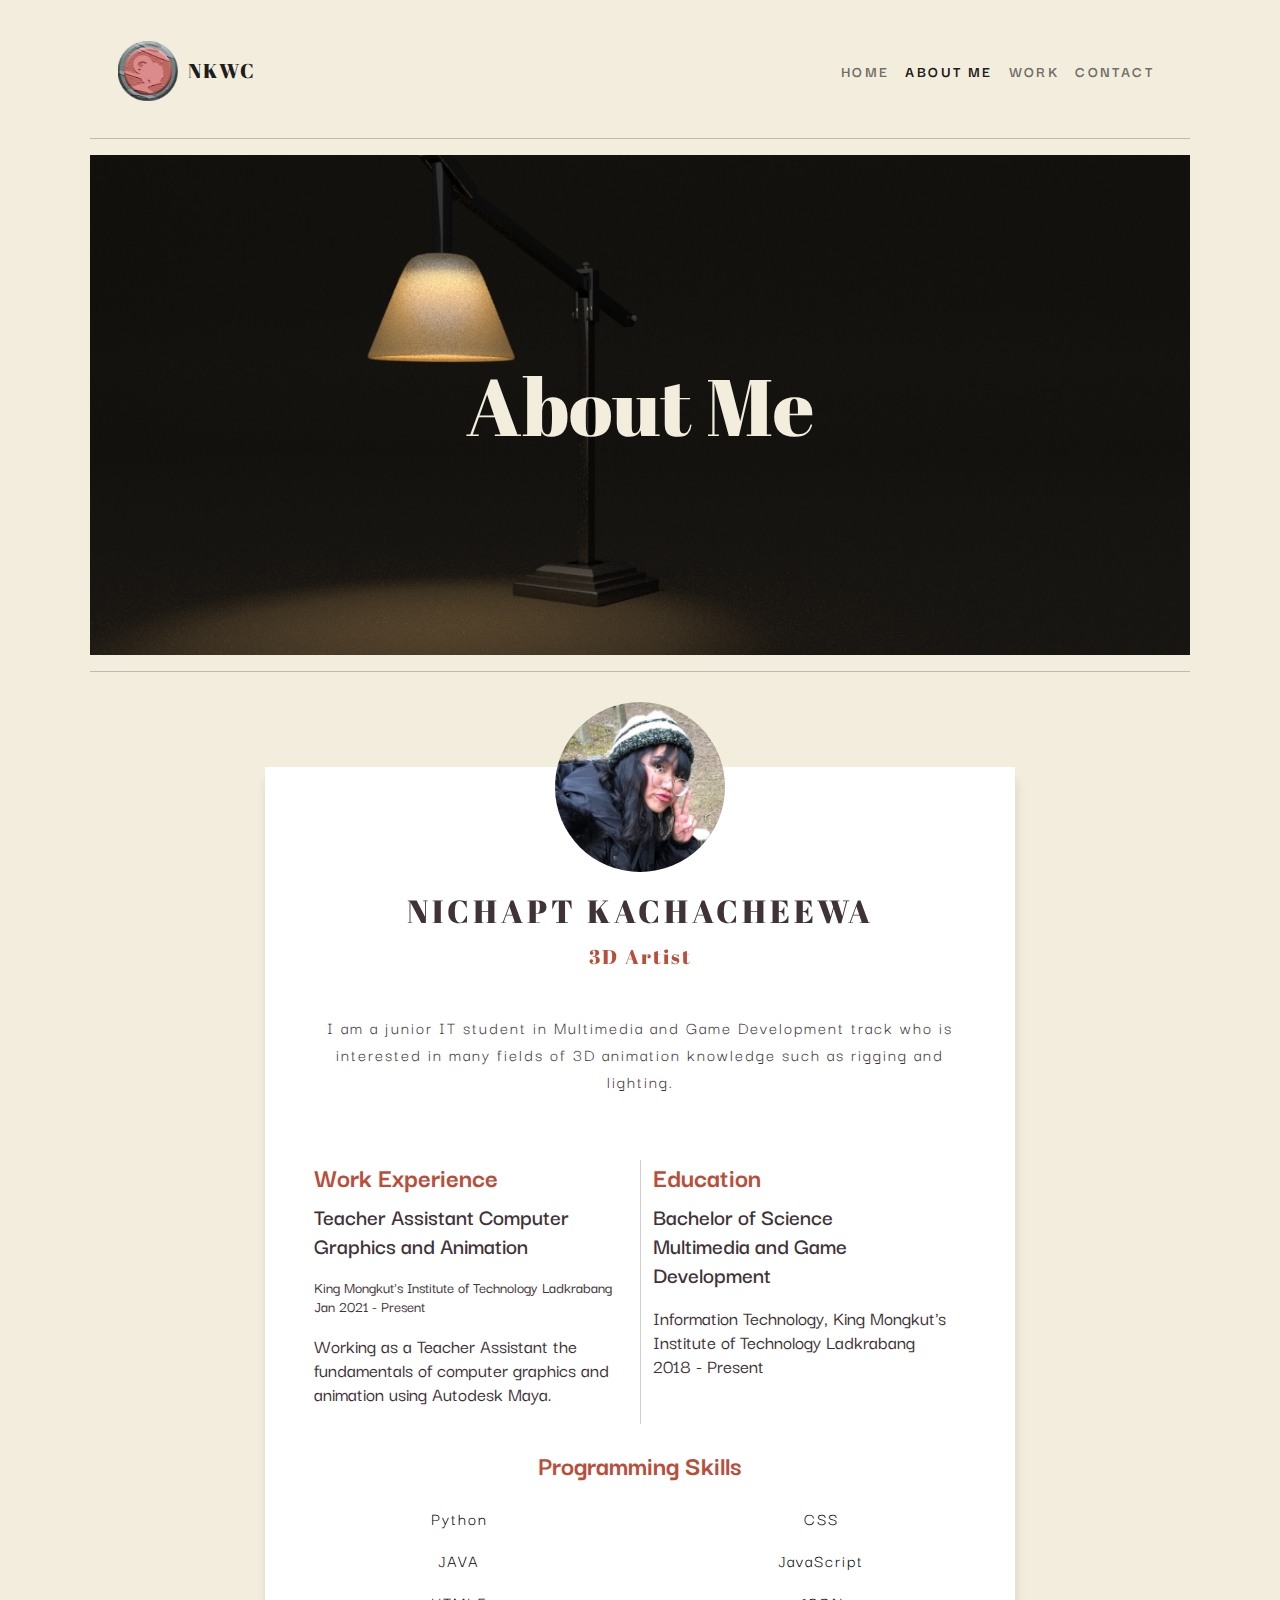
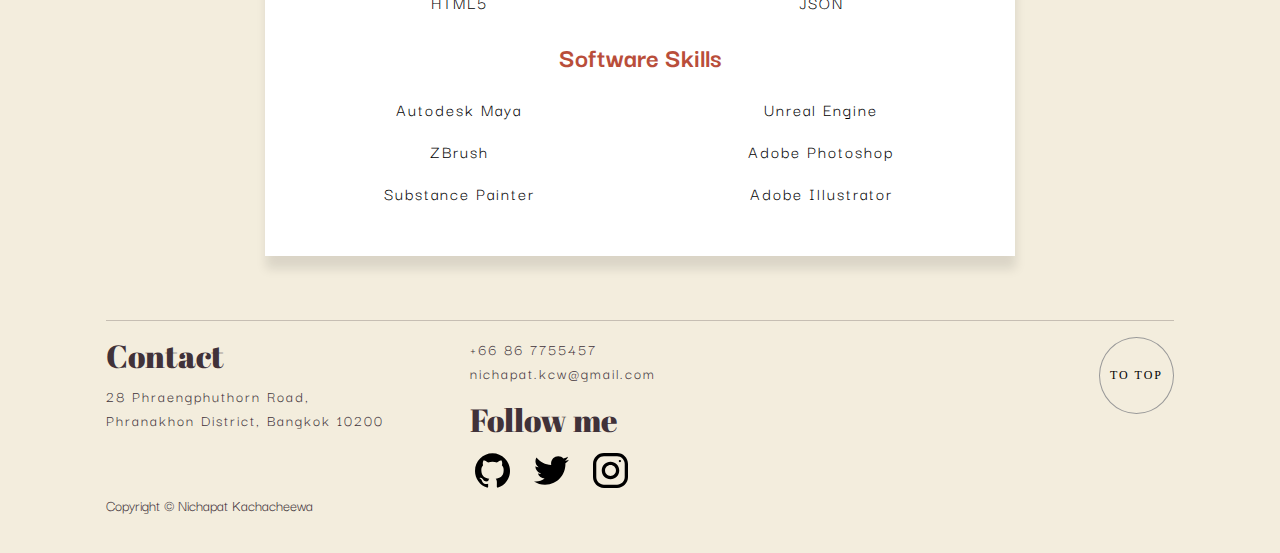
==== commit 0ead0931: "update col contact" ====
--- a/about.html
+++ b/about.html
@@ -133,20 +133,20 @@
       </div>
       <footer>
         <hr>
-        <div class="row align-items-center footer-text-l">
-          <div class="col-md-6 col-lg-4">
+        <div class="row align-items-start footer-text-l">
+          <div class="col-12 col-sm-6 col-md-5 col-lg-4">
             <h2>Contact</h2>
             <p>28 Phraengphuthorn Road, <br>
               Phranakhon District, Bangkok 10200</p>
           </div>
-          <div class="col-md-6 col-lg-4 footer-text-r" id="icon-contact">
+          <div class="col-12 col-sm-6 col-md-5 col-lg-4 footer-text-r" id="icon-contact">
             <p>+66 86 7755457 <br> nichapat.kcw@gmail.com</p>
             <h2>Follow me</h2>
             <a href="https://github.com/khunpanggg" target="_blank"><img src="/img/icon/github.svg" alt=""></a>
             <a href="https://twitter.com/KaponPang" target="_blank"><img src="/img/icon/twitter.svg" alt=""></a>
             <a href="https://www.instagram.com/k.panggg/" target="_blank"><img src="/img/icon/instagram.svg" alt=""></a>
           </div>
-          <div class="col-md-6 col-lg-4 to-top">
+          <div class="col-12 col-md-2 col-lg-4 my-2 my-md-0 d-flex align-self-stretch justify-content-end">
             <div class="round-button">
               <div class="round-button-circle"><a href="#" class="round-button">TO TOP</a></div>
             </div>
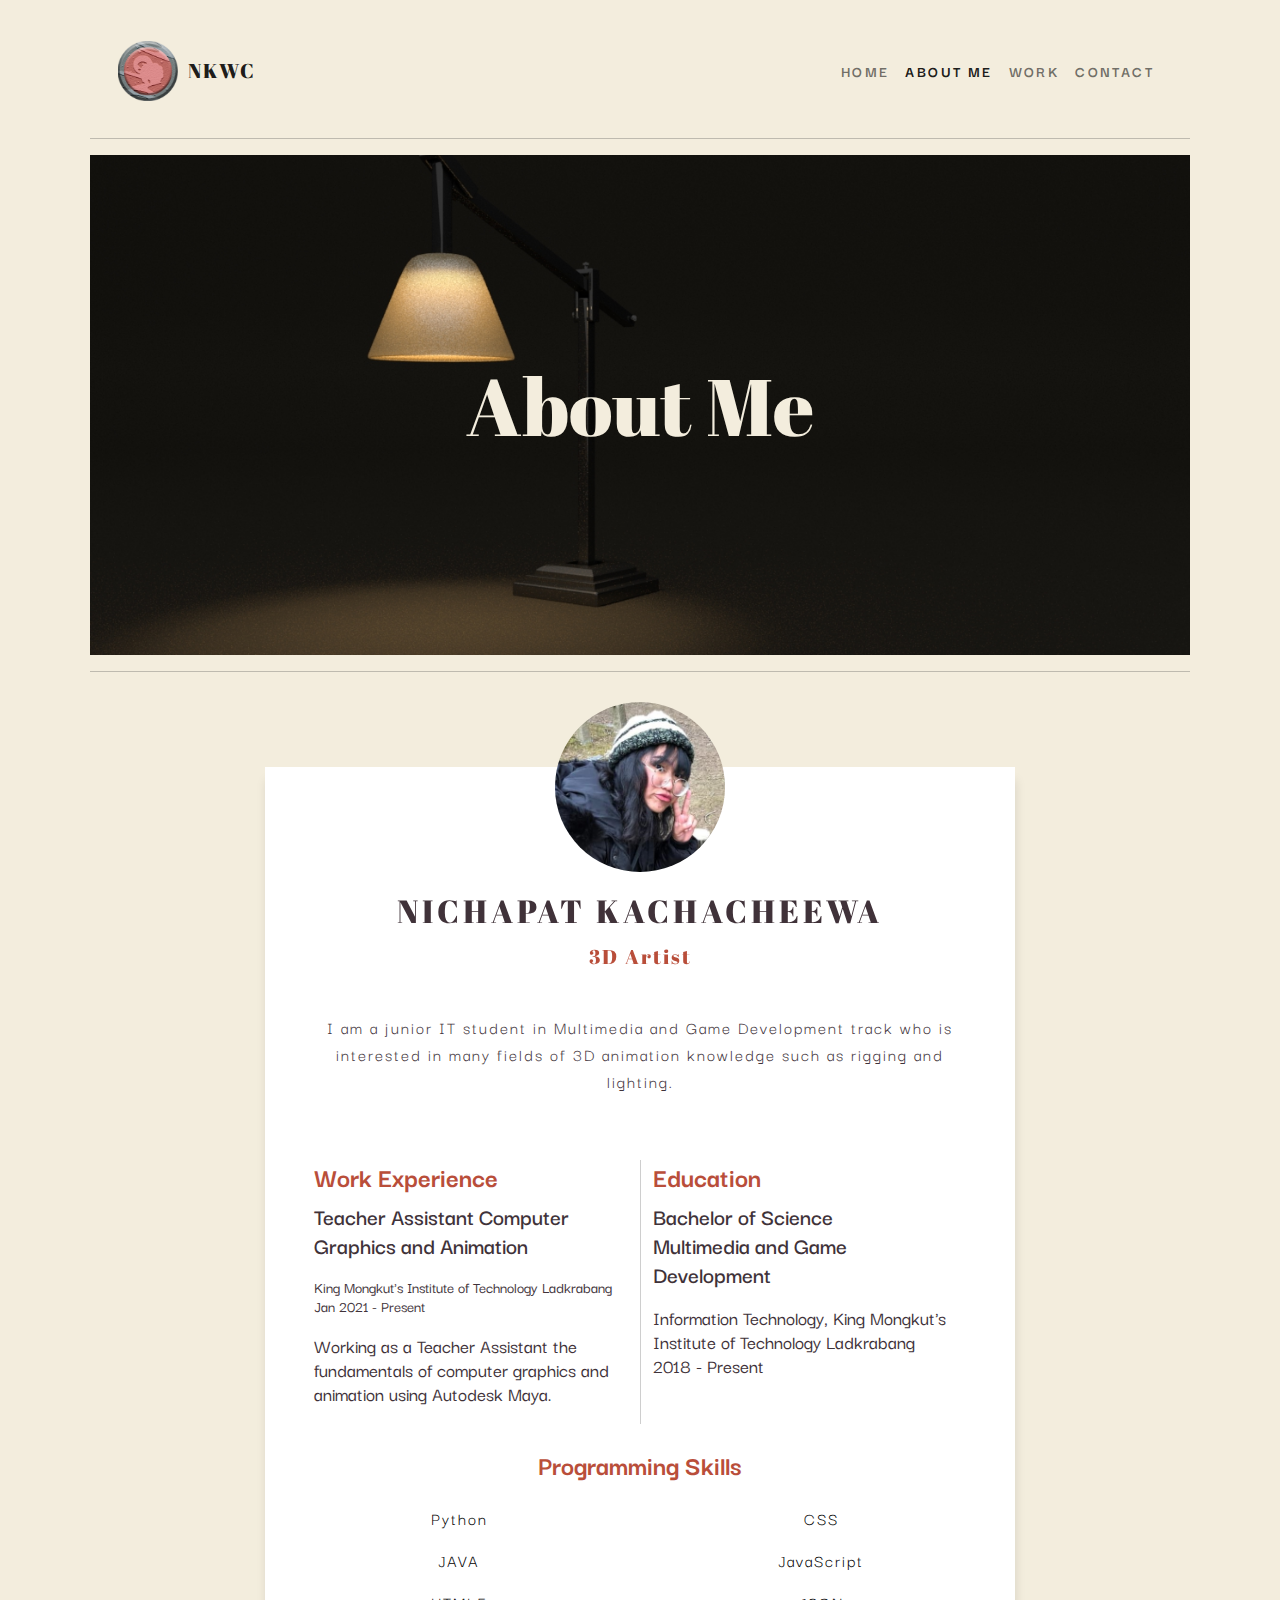
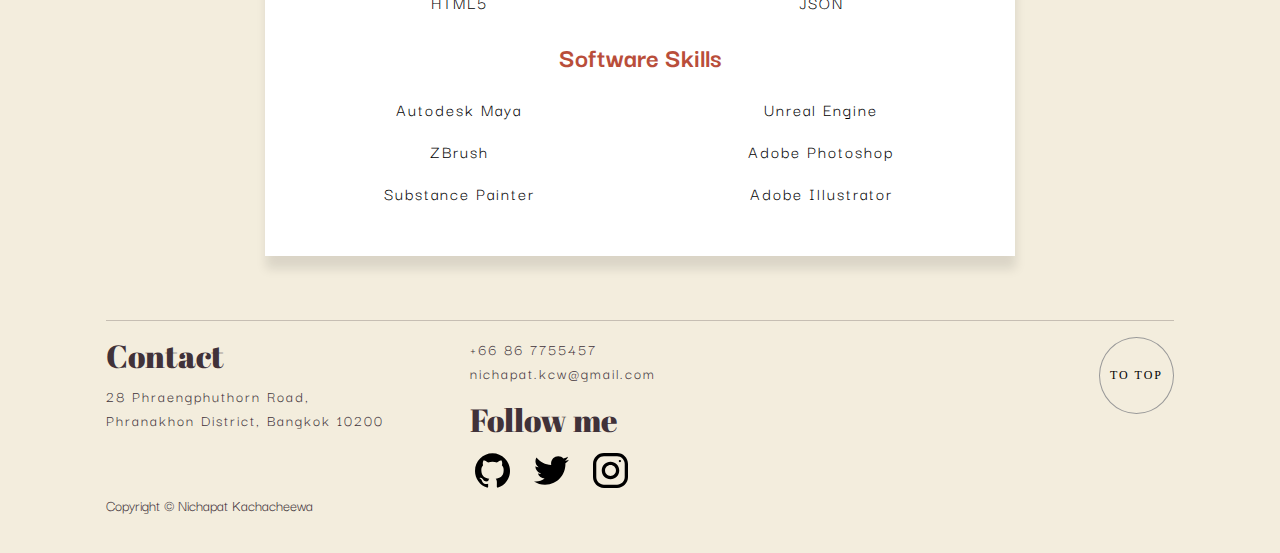
==== commit 2a8be7d6: "edit name" ====
--- a/about.html
+++ b/about.html
@@ -67,7 +67,7 @@
         <div class="profile-card text-center">
           <div class="profile-info">
             <img class="profile-pic" src="/img/profile.jpg">
-            <h2 class="hvr-underline-from-center">NICHAPT KACHACHEEWA<span>3D Artist</span></h2>
+            <h2 class="hvr-underline-from-center">NICHAPAT KACHACHEEWA<span>3D Artist</span></h2>
 
             <p>I am a junior IT student in Multimedia and Game Development track who is interested
               in many fields of 3D
--- a/style.css
+++ b/style.css
@@ -458,8 +458,9 @@
   font-size: 13px;
   letter-spacing: 2px;
   font-weight: 500;
-  color: #868686;
-}
+  color: rgb(54, 54, 54);
+}
+
 
 .card__title {
   margin-top: 5px;
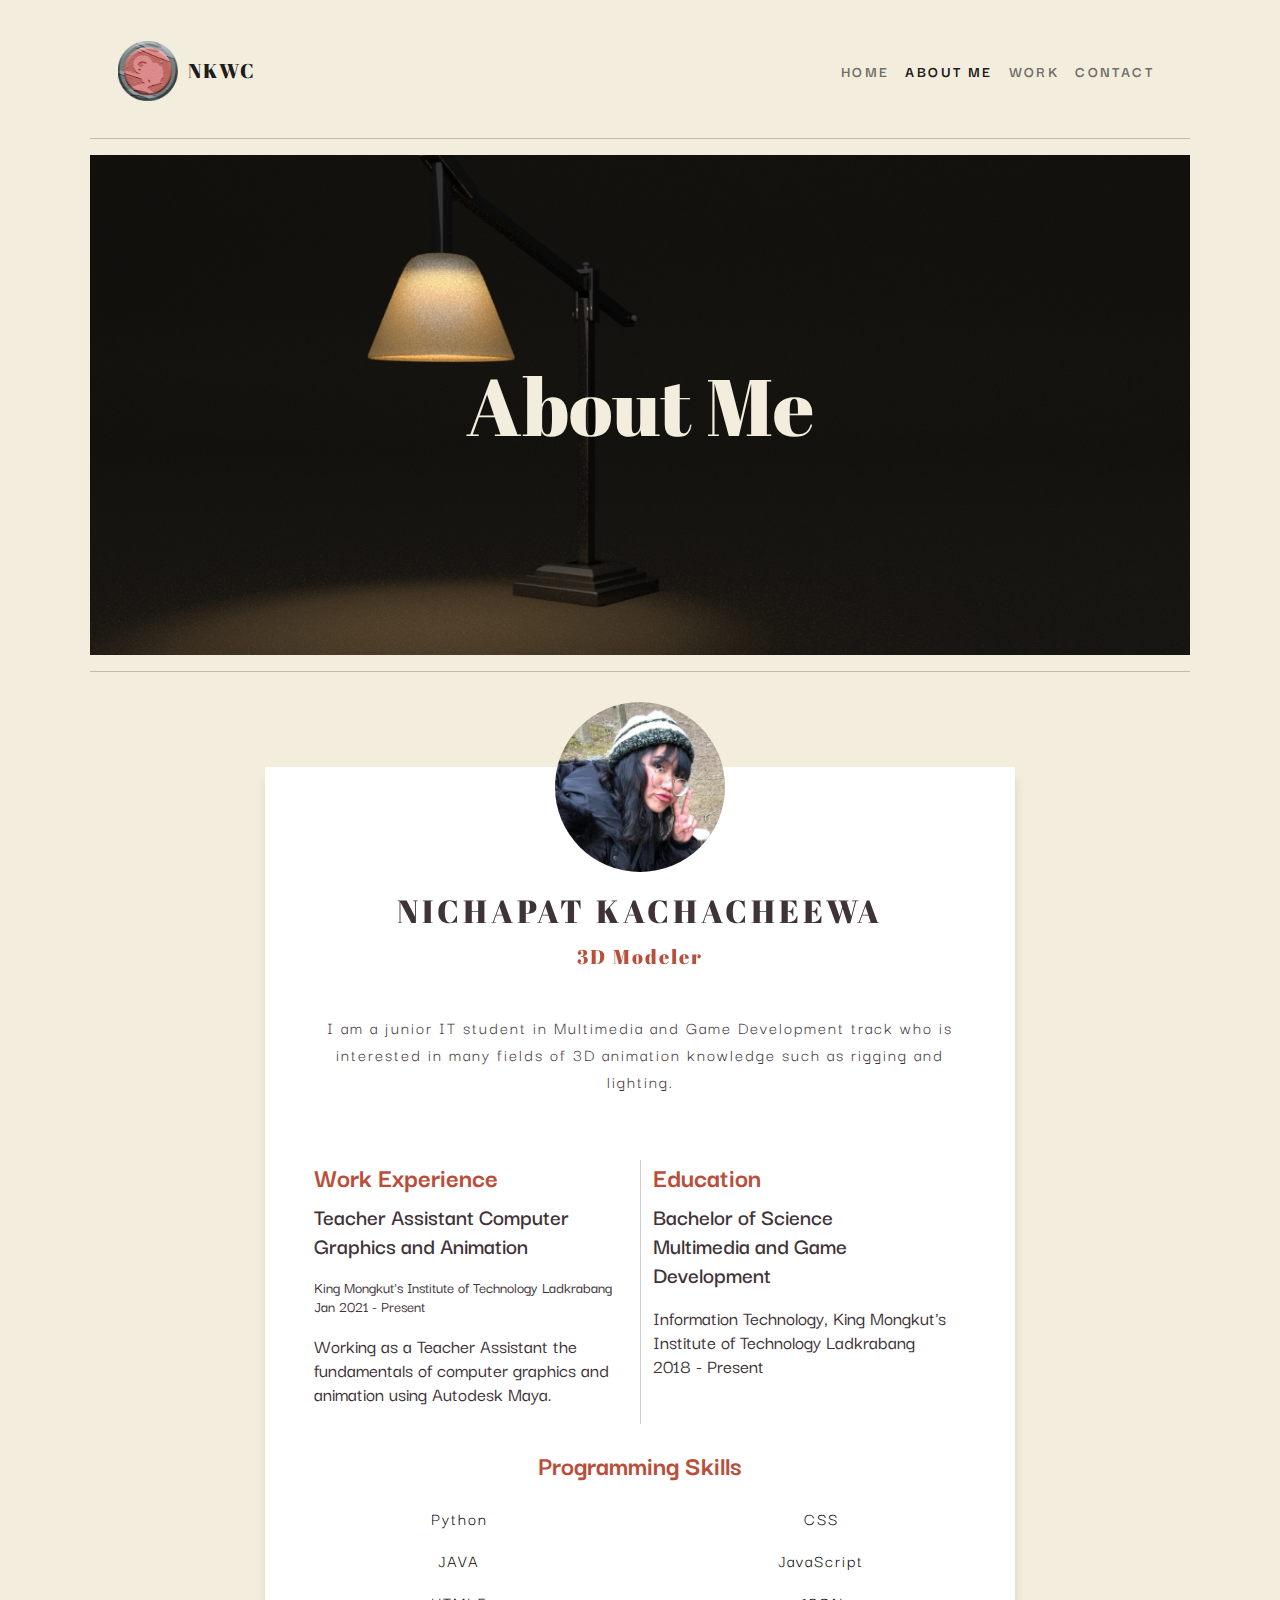
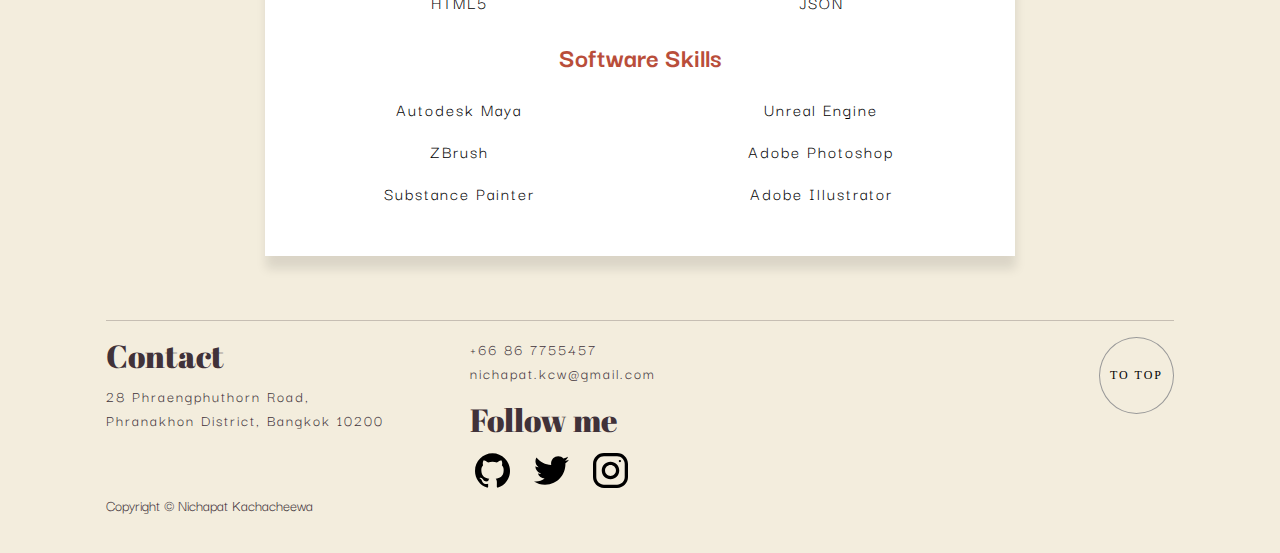
==== commit 5a7c3e11: "edit span" ====
--- a/about.html
+++ b/about.html
@@ -67,7 +67,7 @@
         <div class="profile-card text-center">
           <div class="profile-info">
             <img class="profile-pic" src="/img/profile.jpg">
-            <h2 class="hvr-underline-from-center">NICHAPAT KACHACHEEWA<span>3D Artist</span></h2>
+            <h2 class="hvr-underline-from-center">NICHAPAT KACHACHEEWA<span>3D Modeler</span></h2>
 
             <p>I am a junior IT student in Multimedia and Game Development track who is interested
               in many fields of 3D
